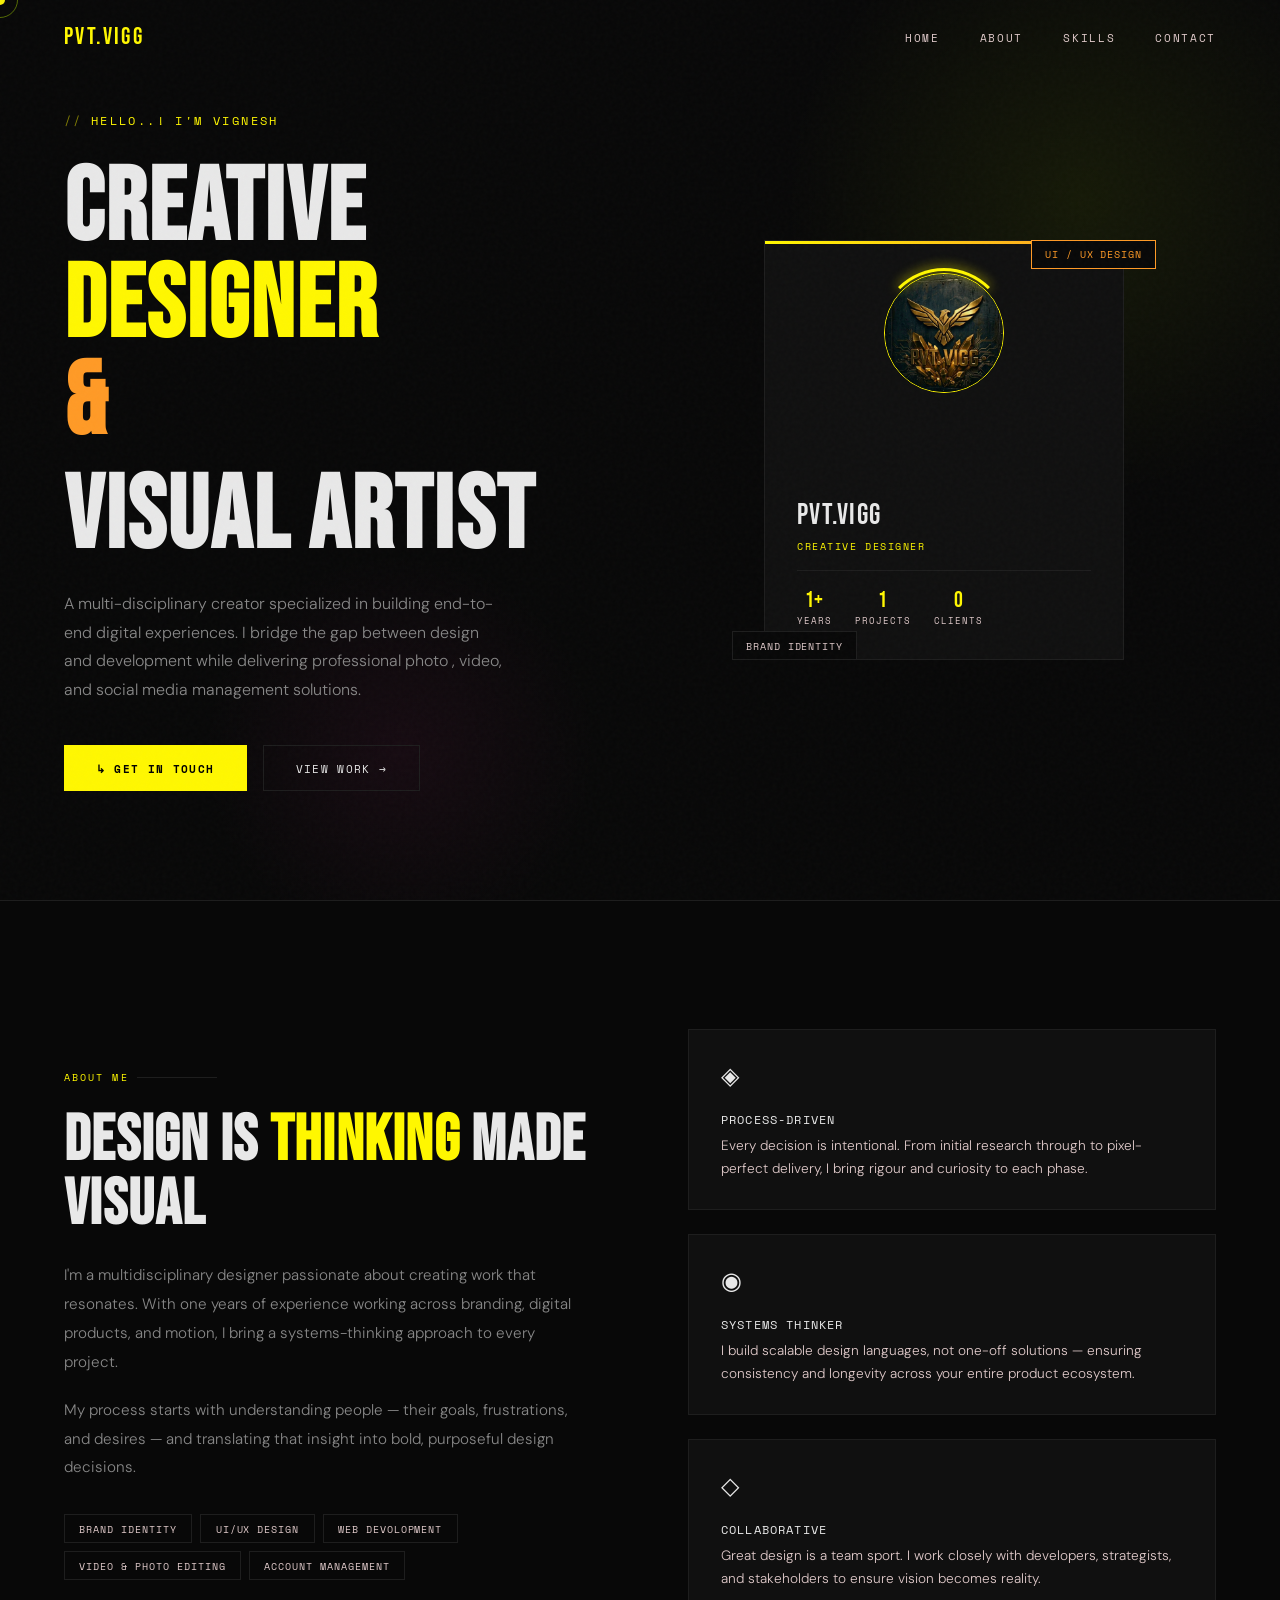
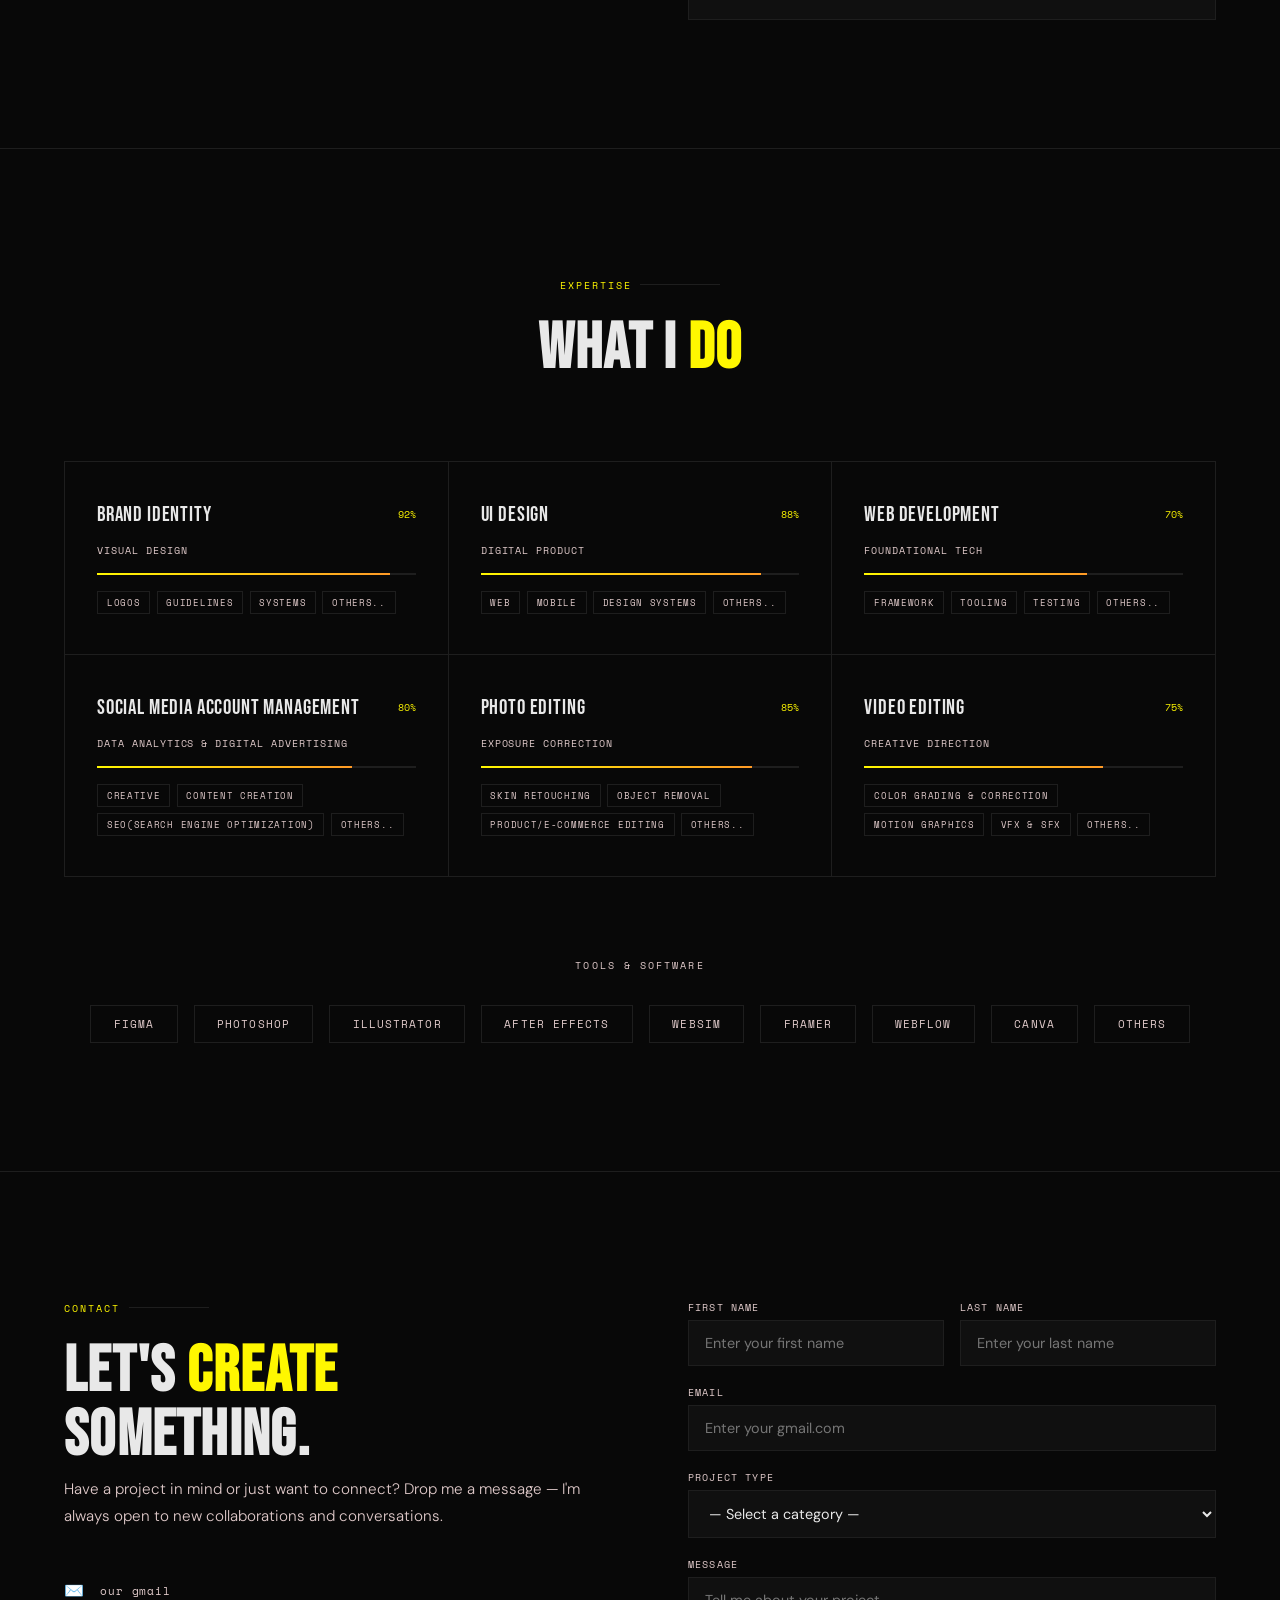
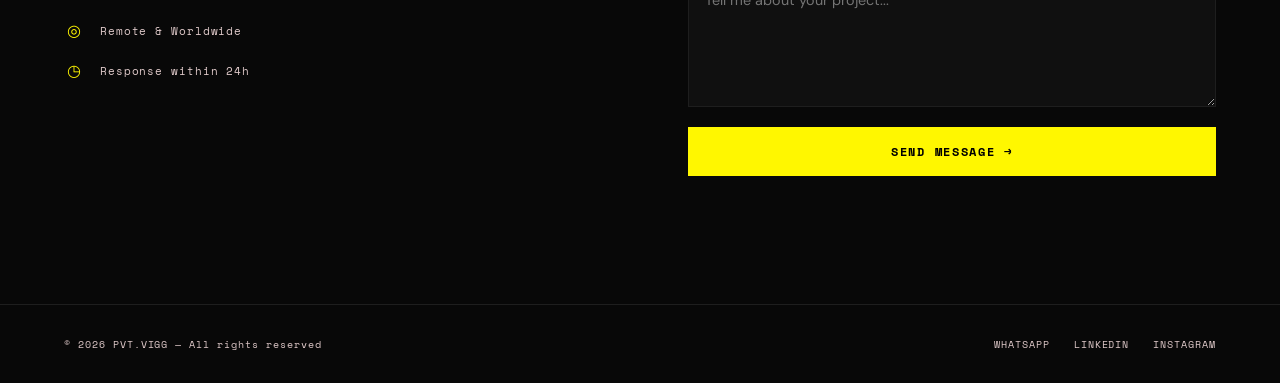
==== portfolio.html @ 56cab71e "PVT.VIGG protofolio" ====
<!DOCTYPE html>
<html lang="en">
<head>
  
  <meta charset="UTF-8" />
  <meta name="viewport" content="width=device-width, initial-scale=1.0"/>
  <title>Portfolio—>pvt_.vigg</title>
  <link href="https://fonts.googleapis.com/css2?family=Bebas+Neue&family=DM+Sans:ital,wght@0,300;0,400;0,500;1,300&family=Space+Mono:wght@400;700&display=swap" rel="stylesheet"/>
  <link rel="stylesheet" href="style.css">
  
</head>
<body>

<div id="cursor"></div>
<div id="cursor-ring"></div>

<!-- NAV -->
<nav id="navbar">
  <div class="nav-logo">PVT.VIGG</div>
  <ul class="nav-links">
    <li><a href="#hero">Home</a></li>
    <li><a href="#about">About</a></li>
    <li><a href="#skills">Skills</a></li>
    <li><a href="#contact">Contact</a></li>
  </ul>
</nav>

<!-- HERO -->
<section id="hero">
  <div class="hero-bg-glow"></div>
  <div class="hero-bg-glow2"></div>

  <div class="hero-left">
    <!-- <div class="hero-tag">Available for work — 2026</div> -->
    <div class="hero-tag">HELLO..! I'm Vignesh </div>

    <h1>
      Creative<br>
      <span>Designer</span>
      <em>&amp;</em>
    </h1>
    <h1 style="margin-top:-.5rem; opacity:0; animation: fadeUp .6s .45s forwards;">Visual Artist</h1>
    <p class="hero-desc">
    A multi-disciplinary creator specialized in building end-to-end digital experiences. I bridge the gap between design and development while delivering professional photo , video, and social media management solutions.
     </p>
    <div class="hero-cta">
      <a href="#contact" class="btn btn-primary"><span>↳</span><span>Get in touch</span></a>
      <a href="#skills" class="btn btn-outline"><span>View work</span><span>→</span></a>
    </div>
  </div>

  <div class="hero-right">
    <div class="hero-visual">
      <div class="hero-card">
        <div class="avatar-ring">
          <div class="stroke-animation"></div>
        <img src="IMG_20260330_103202_432 (1).webp" alt="" class="avatar-img">
      </div>
        <div class="card-name">PVT.VIGG</div>
        <div class="card-role">Creative Designer</div>

        <div class="card-stats">
          <div class="stat"><div class="stat-num">1+</div><div class="stat-lbl">Years</div></div>
          <div class="stat"><div class="stat-num">1</div><div class="stat-lbl">Projects</div></div>
          <div class="stat"><div class="stat-num">0</div><div class="stat-lbl">Clients</div></div>
        </div>
      </div>
      <div class="floating-badge badge-top">UI / UX Design</div>
      <br>
      <div class="floating-badge badge-bot">Brand Identity</div>
    </div>
  </div>
</section>

<!-- ABOUT -->
<section id="about">
  <div class="reveal">
    <div class="section-label">About me</div>
    <h2>Design is <span class="hl">thinking</span> made visual</h2>
    <p class="about-text">
      I'm a multidisciplinary designer passionate about creating work that resonates. With one years of experience working across branding, digital products, and motion, I bring a systems-thinking approach to every project.
    </p>
    <p class="about-text">
      My process starts with understanding people — their goals, frustrations, and desires — and translating that insight into bold, purposeful design decisions.
    </p>
    <div class="about-pills">
      <span class="pill">Brand Identity</span>
      <span class="pill">UI/UX Design</span>
      <span class="pill">Web Devolopment</span>
      <span class="pill">Video & Photo Editing</span>
      <span class="pill">Account Management</span>
    </div>
  </div>
  <div class="about-right reveal">
    <div class="about-card">
      <div class="card-icon">◈</div>
      <div>
        <div class="card-title">Process-Driven</div>
        <div class="card-body">Every decision is intentional. From initial research through to pixel-perfect delivery, I bring rigour and curiosity to each phase.</div>
      </div>
    </div>
    <div class="about-card">
      <div class="card-icon">◉</div>
      <div>
        <div class="card-title">Systems Thinker</div>
        <div class="card-body">I build scalable design languages, not one-off solutions — ensuring consistency and longevity across your entire product ecosystem.</div>
      </div>
    </div>
    <div class="about-card">
      <div class="card-icon">◇</div>
      <div>
        <div class="card-title">Collaborative</div>
        <div class="card-body">Great design is a team sport. I work closely with developers, strategists, and stakeholders to ensure vision becomes reality.</div>
      </div>
    </div>
  </div>
</section>

<!-- SKILLS -->
<section id="skills">
  <div class="skills-header reveal">
    <div class="section-label" style="justify-content:center">Expertise</div>
    <h2>What I <span class="hl">do</span></h2>
  </div>

  <div class="skills-grid reveal">
    <div class="skill-item" data-skill="92">
      <div class="skill-top"><span class="skill-name">Brand Identity</span><span class="skill-pct">92%</span></div>
      <span class="skill-cat">Visual Design</span>
      <div class="skill-bar"><div class="skill-bar-fill" style="--w:92%"></div></div>
      <div class="skill-tags">
        <span class="skill-tag">Logos</span>
        <span class="skill-tag">Guidelines</span>
        <span class="skill-tag">Systems</span>
         <span class="skill-tag">Others..</span>
      </div>
    </div>
    <div class="skill-item" data-skill="88">
      <div class="skill-top"><span class="skill-name">UI Design</span><span class="skill-pct">88%</span></div>
      <span class="skill-cat">Digital Product</span>
      <div class="skill-bar"><div class="skill-bar-fill" style="--w:88%"></div></div>
      <div class="skill-tags">
        <span class="skill-tag">Web</span>
        <span class="skill-tag">Mobile</span>
        <span class="skill-tag">Design Systems</span>
         <span class="skill-tag">Others..</span>
      </div>
    </div>
        <div class="skill-item" data-skill="70">
      <div class="skill-top"><span class="skill-name">Web Development</span><span class="skill-pct">70%</span></div>
      <span class="skill-cat">Foundational Tech</span>
      <div class="skill-bar"><div class="skill-bar-fill" style="--w:70%"></div></div>
      <div class="skill-tags">
        <span class="skill-tag">Framework</span>
        <span class="skill-tag">Tooling</span>
        <span class="skill-tag">Testing</span>
         <span class="skill-tag">Others..</span>
      </div>
    </div>
    <div class="skill-item" data-skill="80">
      <div class="skill-top"><span class="skill-name">Social Media Account Management</span><span class="skill-pct">80%</span></div>
      <span class="skill-cat">Data Analytics & Digital Advertising</span>
      <div class="skill-bar"><div class="skill-bar-fill" style="--w:80%"></div></div>
      <div class="skill-tags">
        <span class="skill-tag">Creative</span>
        <span class="skill-tag">Content Creation</span>
        <span class="skill-tag">SEO(Search Engine Optimization)</span>
         <span class="skill-tag">Others..</span>
      </div>
    </div>
    <div class="skill-item" data-skill="85">
      <div class="skill-top"><span class="skill-name">Photo Editing</span><span class="skill-pct">85%</span></div>
      <span class="skill-cat">Exposure Correction</span>
      <div class="skill-bar"><div class="skill-bar-fill" style="--w:85%"></div></div>
      <div class="skill-tags">
        <span class="skill-tag">Skin Retouching</span>
        <span class="skill-tag">Object Removal</span>
        <span class="skill-tag">Product/E-Commerce Editing</span>
         <span class="skill-tag">Others..</span>
      </div>
    </div>
    <div class="skill-item" data-skill="75">
      <div class="skill-top"><span class="skill-name">Video Editing</span><span class="skill-pct">75%</span></div>
      <span class="skill-cat">Creative Direction</span>
      <div class="skill-bar"><div class="skill-bar-fill" style="--w:75%"></div></div>
      <div class="skill-tags">
        <span class="skill-tag">Color Grading & Correction</span>
        <span class="skill-tag">Motion Graphics</span>
        <span class="skill-tag">VFX & SFX</span>
        <span class="skill-tag">Others..</span>
      </div>
    </div>

  </div>

  <div class="tools-section reveal">
    <div class="tools-title">Tools & Software</div>
    <div class="tools-row">
      <div class="tool-chip"><span>Figma</span></div>
      <div class="tool-chip"><span>Photoshop</span></div>
      <div class="tool-chip"><span>Illustrator</span></div>
      <div class="tool-chip"><span>After Effects</span></div>
      <div class="tool-chip"><span>Websim</span></div>
      <div class="tool-chip"><span>Framer</span></div>
      <div class="tool-chip"><span>Webflow</span></div>
      <div class="tool-chip"><span>Canva</span></div>
      <div class="tool-chip"><span>Others</span></div>
    </div>
  </div>
</section>

<!-- CONTACT -->
<section id="contact">
  <div class="contact-left reveal">
    <div class="section-label">Contact</div>
    <h2>Let's <span class="hl">create</span><br>something.</h2>
    <p class="contact-sub">
      Have a project in mind or just want to connect? Drop me a message — I'm always open to new collaborations and conversations.
    </p>
    <div class="contact-info">
      <div class="contact-line"><span class="icon">✉️</span><a href="mailto:vigneshsalian2k7@gmail.com">our gmail</a></div>
      <div class="contact-line"><span class="icon">◎</span><span>Remote & Worldwide</span></div>
      <div class="contact-line"><span class="icon">◷</span><span>Response within 24h</span></div>
    </div>
  </div>

  <div class="reveal">
    <div class="contact-form" id="contactForm">
      <div class="form-row">
        <div class="field">
          <label>First Name</label>
          <input type="text" id="firstName" placeholder="Enter your first name" />
        </div>
        <div class="field">
          <label>Last Name</label>
          <input type="text" id="lastName" placeholder="Enter your last name" />
        </div>
      </div>
      <div class="field">
        <label>Email</label>
        <input type="email" id="email" placeholder="Enter your gmail.com" />
      </div>
      <div class="field">
        <label>Project Type</label>
        <select id="projectType">
          <option value="">— Select a category —</option>
          <option>Brand Identity</option>
          <option>UI / UX Design</option>
          <option>Video&Photo Editing</option>
          <option>Account Management</option>
          <option>Web Development</option>
          <option>Other</option>
        </select>
      </div>
      <div class="field">
        <label>Message</label>
        <textarea id="message" placeholder="Tell me about your project..."></textarea>
      </div>
      <button class="submit-btn" onclick="handleSubmit()">
        <span>Send Message →</span>
      </button>
    </div>
    <div class="form-success" id="formSuccess">
      ✓ &nbsp; MESSAGE SENT — I'LL BE IN TOUCH SOON.
    </div>
  </div>
</section>

<!-- FOOTER -->
<footer>
  <div class="footer-copy">© 2026 PVT.VIGG — All rights reserved</div>
  <div class="footer-social">
    <!-- <a href="#">Dribbble</a>
    <a href="#">Behance</a> -->
    <a href="https://wa.me/qr/72WZULPLAX2UH1">Whatsapp</a>
    <a href="https://linkedin.com/in/vignesh-salian-517878402">LinkedIn</a>
    <a href="https://www.instagram.com/pvt_.vigg?igsh=MXJiaGVjaXZ0MzQwbQ==">Instagram</a>
  </div>
</footer>
<script src="script.js"></script>
</body>
</html>
---- style.css ----
*, *::before, *::after
 { margin: 0; padding: 0; box-sizing: border-box; }

    :root {
      --bg: #080808;
      --surface: #101010;
      --border: #1e1e1e;
      --accent: #fff700;
      /* --accent: #c8ff00; */
      /* --accent2: #ff3cac; */
      --accent2: #ff9a26;

      --text: #e8e8e8;
      /* --muted: #555; */
      --muted: #e0caca;
      --font-display: 'Bebas Neue', sans-serif;
      --font-body: 'DM Sans', sans-serif;
      --font-mono: 'Space Mono', monospace;
    }

    html { scroll-behavior: smooth; }

    body {
      background: var(--bg);
      color: var(--text);
      font-family: var(--font-body);
      font-weight: 300;
      overflow-x: hidden;
      cursor: none;
    }

    /* ── Custom Cursor ── */
    #cursor {
      position: fixed; width: 10px; height: 10px;
      background: var(--accent); border-radius: 50%;
      pointer-events: none; z-index: 9999;
      transform: translate(-50%, -50%);
      transition: width .2s, height .2s, background .2s;
      mix-blend-mode: difference;
    }
    #cursor-ring {
      position: fixed; width: 36px; height: 36px;
      border: 1px solid rgba(200,255,0,.4); border-radius: 50%;
      pointer-events: none; z-index: 9998;
      transform: translate(-50%, -50%);
      transition: transform .12s ease-out, width .25s, height .25s, border-color .25s;
    }
    body:has(a:hover) #cursor, body:has(button:hover) #cursor { width: 20px; height: 20px; }
    body:has(a:hover) #cursor-ring, body:has(button:hover) #cursor-ring { width: 60px; height: 60px; border-color: var(--accent); }

    /* ── Noise overlay ── */
    body::before {
      content: ''; position: fixed; inset: 0;
      background-image: url("data:image/svg+xml,%3Csvg viewBox='0 0 256 256' xmlns='http://www.w3.org/2000/svg'%3E%3Cfilter id='noise'%3E%3CfeTurbulence type='fractalNoise' baseFrequency='0.9' numOctaves='4' stitchTiles='stitch'/%3E%3C/filter%3E%3Crect width='100%25' height='100%25' filter='url(%23noise)' opacity='1'/%3E%3C/svg%3E");
      opacity: .025; pointer-events: none; z-index: 9000;
    }

    /* ── NAV ── */
    nav {
      position: fixed; top: 0; left: 0; right: 0; z-index: 100;
      display: flex; justify-content: space-between; align-items: center;
      padding: 1.4rem 4rem;
      border-bottom: 1px solid transparent;
      transition: border-color .4s, background .4s, backdrop-filter .4s;
    }
    nav.scrolled {
      border-color: var(--border);
      background: rgba(8,8,8,.85);
      backdrop-filter: blur(20px);
    }
    .nav-logo {
      font-family: var(--font-display);
      font-size: 1.5rem;
      letter-spacing: .1em;
      color: var(--accent);
    }
    .nav-links { display: flex;
       /* flex-wrap: wrap; NEWLY ADDED  */
        gap: 2.5rem; list-style: none; }
    .nav-links a {
      font-family: var(--font-mono); font-size: .7rem;
      letter-spacing: .15em; text-transform: uppercase;
      color: var(--muted); text-decoration: none;
      transition: color .25s;
      position: relative;
    }
    .nav-links a::after {
      content: ''; position: absolute; bottom: -4px; left: 0;
      width: 0; height: 1px; background: var(--accent);
      transition: width .3s;
    }
    .nav-links a:hover { color: var(--text); }
    .nav-links a:hover::after { width: 100%; }

    /* ── HERO ── */
    #hero {
      min-height: 100vh;
      display: grid;
      grid-template-columns: 1fr 1fr;
      align-items: center;
      padding: 0 4rem;
      gap: 4rem;
      position: relative;
      overflow: hidden;
    }
    .hero-bg-glow {
      position: absolute;
      width: 600px; height: 600px;
      border-radius: 50%;
      background: radial-gradient(circle, rgba(200,255,0,.07) 0%, transparent 70%);
      top: -100px; right: -100px;
      animation: pulse 6s ease-in-out infinite;
    }
    .hero-bg-glow2 {
      position: absolute;
      width: 400px; height: 400px;
      border-radius: 50%;
      background: radial-gradient(circle, rgba(255,60,172,.06) 0%, transparent 70%);
      bottom: -50px; left: 200px;
      animation: pulse 8s ease-in-out infinite reverse;
    }
    @keyframes pulse { 0%,100%{transform:scale(1);opacity:1} 50%{transform:scale(1.15);opacity:.7} }

    .hero-left { position: relative; z-index: 1; }
    .hero-tag {
      display: inline-flex; align-items: center; gap: .5rem;
      font-family: var(--font-mono); font-size: .75rem;
      letter-spacing: .2em; text-transform: uppercase;
      color: var(--accent); margin-bottom: 2rem;
      opacity: 0; animation: fadeUp .6s .2s forwards;
    }
    .hero-tag::before { content: '//'; opacity: .5; }
    h1 {
      font-family: var(--font-display);
      font-size: clamp(4rem, 8vw, 8rem);
      line-height: .95;
      letter-spacing: .02em;
      margin-bottom: 1.5rem;
      opacity: 0; animation: fadeUp .6s .4s forwards;
    }
    h1 span { color: var(--accent); display: block; }
    h1 em { font-style: normal; color: var(--accent2); }
    .hero-desc {
      font-size: 1rem; line-height: 1.8;
      color: #888; max-width: 440px;
      margin-bottom: 2.5rem;
      opacity: 0; animation: fadeUp .6s .6s forwards;
    }
    .hero-cta {
      display: flex; gap: 1rem; flex-wrap: wrap;
      opacity: 0; animation: fadeUp .6s .8s forwards;
    }
    .btn {
      display: inline-flex; align-items: center; gap: .5rem;
      padding: .85rem 2rem; font-family: var(--font-mono);
      font-size: .7rem; letter-spacing: .12em;
      text-transform: uppercase; text-decoration: none;
      border: none; cursor: none; transition: all .25s;
    }
    .btn-primary {
      background: var(--accent); color: #000; font-weight: 700;
    }
    .btn-primary:hover { background: #fff; }
    .btn-outline {
      background: transparent; color: var(--text);
      border: 1px solid var(--border);
    }
    .btn-outline:hover { border-color: var(--accent); color: var(--accent); }

    .hero-right {
      position: relative; z-index: 1;
      display: flex; justify-content: center; align-items: center;
      opacity: 0; animation: fadeIn .9s .5s forwards;
    }
    .hero-visual {
      position: relative; width: 360px; height: 420px;
    }
    .hero-card {
      position: absolute; inset: 0;
      border: 1px solid var(--border);
      background: var(--surface);
      display: flex; flex-direction: column;
      justify-content: flex-end; padding: 2rem;
      overflow: hidden;
    }
    .hero-card::before {
      content: '';
      position: absolute; top: 0; left: 0; right: 0; height: 3px;
      background: linear-gradient(90deg, var(--accent), var(--accent2));
    }
    /* .avatar-ring {
      position: absolute; top: 2rem; left: 50%;
      transform: translateX(-50%);
      width: 120px; height: 120px;
      border: 1px solid var(--accent);
      border-radius: 50%;
      display: flex; align-items: center; justify-content: center;
      font-family: var(--font-display); font-size: 3rem;
      color: var(--accent);
      background: var(--bg);
    } */
     .avatar-ring {
      position: absolute;
      /* position: relative; */
       top: 2rem; 
       left: 50%;
      transform: translateX(-50%);
      width: 120px; height: 120px;
      border: 1px solid var(--accent);
      border-radius: 50%;
      display: flex; align-items: center; justify-content: center;
      /* font-family: var(--font-display); font-size: 3rem; */
      /* color: var(--accent); */
      overflow: visible;
      /* background: #000;
      z-index: 5; */
    }
    .avatar-img{
        width: 100%;
        height: 100%;
        object-fit: cover;
        /* object-position: center; */
        border-radius: 50%;
        position: relative;
        z-index: 1;
    }
    .stroke-animation{
      position: absolute;
      top: -6px;
      left: -6px;
      right: -6px;
      bottom: -6px;
      border: 3px solid transparent;
      border-top: 3px solid var(--accent);
      border-radius: 50%;
      z-index: 10;
      pointer-events: none;
      animation: spin-clockwise 1.5s linear infinite;
      filter: drop-shadow(0 0 6px var(--accent));
    }
    /* .avatar-ring::after {
      content: ''; 
      position: absolute;
       inset: -5px;
       padding: 2px;
      /* border: 1px dashed rgba(200,255,0,.25);  */
      /* border: 3px solid transparent; */
      /* border-top: 3px solid var(--accent); */
      /* border-radius: 50%; */

      /* animation: spin-stroke 1.5s cubic-bezier(0.4,0,0.2,1)infinite; */
      /* filter: drop-shadow(0 0 8px var(--accent)); */
      /* z-index: -1; */
    /* } */ 
      /* background: conic-gradient(
        transparent,
        transparent 25%,
        var(--accent)
);
-webkit-mask:
 linear-gradient(#fff 0 0)content-box,
 linear-gradient(#fff 0 0);
 -webkit-mask-composite: xor;
 mask-composite: exclude;
 animation: spin 2s linear infinite;      
    } */
    @keyframes spin-clockwise { 
      0%
      {
        transform: rotate(0deg);
      }
      100%
      {
         transform: rotate(360deg);
      } 
    }
    .card-name {
      font-family: var(--font-display); font-size: 1.8rem;
      letter-spacing: .05em;
    }
    .card-role {
      font-family: var(--font-mono); font-size: .65rem;
      color: var(--accent); letter-spacing: .15em;
      text-transform: uppercase; margin-top: .3rem;
    }
    .card-stats {
      display: flex; gap: 1.5rem; margin-top: 1rem;
      padding-top: 1rem; border-top: 1px solid var(--border);
    }
    .stat { text-align: center; }
    .stat-num { font-family: var(--font-display); font-size: 1.4rem; color: var(--accent); }
    .stat-lbl { font-family: var(--font-mono); font-size: .55rem; color: var(--muted); letter-spacing: .1em; text-transform: uppercase; }

    .floating-badge {
      position: absolute;
      font-family: var(--font-mono); font-size: .6rem;
      letter-spacing: .1em; text-transform: uppercase;
      padding: .4rem .8rem;
      background: var(--bg); border: 1px solid var(--border);
      color: var(--muted);
    }
    .badge-top { top: 0rem; right: -2rem; border-color: var(--accent2); color: var(--accent2); animation: floatY 4s ease-in-out infinite; }
    .badge-bot { bottom: 0rem; left: -2rem; animation: floatY 5s ease-in-out infinite reverse; }
    @keyframes floatY { 0%,100%{transform:translateY(0)} 50%{transform:translateY(-10px)} }

    /* ── ABOUT ── */
    #about {
      padding: 8rem 4rem;
      display: grid; grid-template-columns: 1fr 1fr; gap: 6rem;
      align-items: center;
      border-top: 1px solid var(--border);
    }
    .section-label {
      font-family: var(--font-mono); font-size: .65rem;
      letter-spacing: .2em; text-transform: uppercase;
      color: var(--accent); display: flex; align-items: center; gap: .5rem;
      margin-bottom: 1.5rem;
    }
    .section-label::after { content: ''; flex: 1; height: 1px; background: var(--border); max-width: 80px; }
    h2 {
      font-family: var(--font-display);
      font-size: clamp(2.5rem, 5vw, 5rem);
      line-height: 1;
      letter-spacing: .02em;
      margin-bottom: 1.5rem;
    }
    h2 .hl { color: var(--accent); }
    .about-text { font-size: .95rem; line-height: 1.9; color: #888; margin-bottom: 1.2rem; }
    .about-pills { display: flex; flex-wrap: wrap; gap: .5rem; margin-top: 2rem; }
    .pill {
      font-family: var(--font-mono); font-size: .6rem;
      letter-spacing: .1em; text-transform: uppercase;
      padding: .4rem .9rem; border: 1px solid var(--border);
      color: var(--muted); transition: all .25s;
    }
    .pill:hover { border-color: var(--accent); color: var(--accent); }
    .about-right { display: flex; flex-direction: column; gap: 1.5rem; }
    .about-card {
      padding: 1.8rem 2rem;
      border: 1px solid var(--border);
      background: var(--surface);
      display: flex;
      flex-wrap: wrap; /* NEWLY ADDED  */
      align-items: flex-start; gap: 1.2rem;
      transition: border-color .3s;
      position: relative; overflow: hidden;
    }
    .about-card::after {
      content: ''; position: absolute;
      top: 0; left: 0; bottom: 0; width: 0;
      background: var(--accent); opacity: .06;
      transition: width .3s;
    }
    .about-card:hover { border-color: var(--accent); }
    .about-card:hover::after { width: 4px; }
    .card-icon { font-size: 1.5rem; flex-shrink: 0; margin-top: .1rem; }
    .card-title { font-family: var(--font-mono); font-size: .72rem; letter-spacing: .1em; text-transform: uppercase; margin-bottom: .4rem; color: var(--text); }
    .card-body { font-size: .85rem; color: var(--muted); line-height: 1.7; }

    /* ── SKILLS ── */
    #skills {
      padding: 8rem 4rem;
      border-top: 1px solid var(--border);
    }
    .skills-header { text-align: center; margin-bottom: 5rem; }
    .skills-grid {
      display: grid;
      grid-template-columns: repeat(3, 1fr);
      gap: 1px;
      border: 1px solid var(--border);
      background: var(--border);
    }
    .skill-item {
      background: var(--bg);
      padding: 2.5rem 2rem;
      display: flex; 
       flex-wrap: wrap; /* NEWLY ADDED  */
      flex-direction: column; gap: 1rem;
      transition: background .3s;
      position: relative; overflow: hidden;
    }
    .skill-item:hover { background: var(--surface); }
    .skill-item:hover .skill-bar-fill { width: var(--w) !important; }
    .skill-top { display: flex; justify-content: space-between; align-items: center; }
    .skill-name { font-family: var(--font-display); font-size: 1.3rem; letter-spacing: .04em; }
    .skill-pct { font-family: var(--font-mono); font-size: .65rem; color: var(--accent); }
    .skill-cat { font-family: var(--font-mono); font-size: .6rem; color: var(--muted); letter-spacing: .1em; text-transform: uppercase; }
    .skill-bar { height: 2px; background: var(--border); position: relative; }
    .skill-bar-fill {
      position: absolute; top: 0; left: 0; height: 100%;
      background: linear-gradient(90deg, var(--accent), var(--accent2));
      width: 0; transition: width 1.2s cubic-bezier(.4,0,.2,1);
    }
    .skill-tags { display: flex; flex-wrap: wrap; gap: .4rem; }
    .skill-tag {
      font-family: var(--font-mono); font-size: .55rem;
      letter-spacing: .08em; text-transform: uppercase;
      padding: .25rem .55rem; border: 1px solid var(--border);
      color: var(--muted);
    }

    .tools-section { margin-top: 5rem; }
    .tools-title {
      font-family: var(--font-mono); font-size: .65rem;
      letter-spacing: .2em; text-transform: uppercase;
      color: var(--muted); text-align: center; margin-bottom: 2rem;
    }
    .tools-row {
      display: flex; justify-content: center; flex-wrap: wrap; gap: 1rem;
    }
    .tool-chip {
      font-family: var(--font-mono); font-size: .68rem;
      letter-spacing: .1em; text-transform: uppercase;
      padding: .6rem 1.4rem;
      border: 1px solid var(--border);
      color: var(--muted); background: var(--bg);
      transition: all .25s; position: relative; overflow: hidden;
    }
    .tool-chip::before {
      content: ''; position: absolute; inset: 0;
      background: var(--accent); opacity: 0; transition: opacity .25s;
    }
    .tool-chip:hover { color: #000; border-color: var(--accent); }
    .tool-chip:hover::before { opacity: 1; }
    .tool-chip span { position: relative; z-index: 1; }

    /* ── CONTACT ── */
    #contact {
      padding: 8rem 4rem;
      border-top: 1px solid var(--border);
      display: grid; grid-template-columns: 1fr 1fr; gap: 6rem;
      align-items: start;
    }
    .contact-left h2 { margin-bottom: .5rem; }
    .contact-sub { font-size: .95rem; color: var(--muted); line-height: 1.8; margin-bottom: 3rem; }
    .contact-info { display: flex; flex-direction: column; gap: 1rem; }
    .contact-line {
      display: flex; 
       flex-wrap: wrap; /* NEWLY ADDED  */
      align-items: center; gap: 1rem;
      font-family: var(--font-mono); font-size: .7rem;
      letter-spacing: .08em; color: var(--muted);
    }
    .contact-line .icon { color: var(--accent); font-size: 1rem; width: 20px; text-align: center; }
    .contact-line a { color: var(--muted); text-decoration: none; transition: color .25s; }
    .contact-line a:hover { color: var(--accent); }

    .contact-form { display: flex; flex-direction: column; gap: 1.2rem; }
    .form-row { display: grid; grid-template-columns: 1fr 1fr; gap: 1rem; }
    .field { display: flex; 
       flex-wrap: wrap; /* NEWLY ADDED  */
      flex-direction: column; gap: .4rem; }
    .field label { font-family: var(--font-mono); font-size: .6rem; letter-spacing: .12em; text-transform: uppercase; color: var(--muted); }
    .field input, .field textarea, .field select {
      background: var(--surface); border: 1px solid var(--border);
      color: var(--text); padding: .8rem 1rem;
      font-family: var(--font-body); font-size: .9rem;
      outline: none; transition: border-color .25s;
      resize: vertical; cursor: none;
    }
    .field input:focus, .field textarea:focus, .field select:focus { border-color: var(--accent); }
    .field textarea { min-height: 130px; }
    .field select option { background: var(--surface); }
    .submit-btn {
      display: flex; 
       flex-wrap: wrap; /* NEWLY ADDED  */
       align-items: center; justify-content: center; gap: .6rem;
      padding: 1rem 2rem; background: var(--accent); color: #000;
      font-family: var(--font-mono); font-size: .72rem; font-weight: 700;
      letter-spacing: .15em; text-transform: uppercase;
      border: none; cursor: none; transition: all .25s;
      position: relative; overflow: hidden;
    }
    .submit-btn::before {
      content: ''; position: absolute; inset: 0;
      background: #fff; transform: scaleX(0);
      transform-origin: left; transition: transform .3s;
    }
    .submit-btn:hover::before { transform: scaleX(1); }
    .submit-btn span { position: relative; z-index: 1; }
    .form-success {
      display: none; text-align: center; padding: 2rem;
      border: 1px solid var(--accent); color: var(--accent);
      font-family: var(--font-mono); font-size: .75rem; letter-spacing: .1em;
    }

    /* ── FOOTER ── */
    footer {
      border-top: 1px solid var(--border);
      padding: 2rem 4rem;
      display: flex;
       flex-wrap: wrap; /* NEWLY ADDED  */
      justify-content: space-between; align-items: center;
    }
    .footer-copy { font-family: var(--font-mono); font-size: .6rem; color: var(--muted); letter-spacing: .1em; }
    .footer-social { display: flex; 
       flex-wrap: wrap; /* NEWLY ADDED  */
      gap: 1.5rem; }
    .footer-social a {
      font-family: var(--font-mono); font-size: .6rem; letter-spacing: .1em;
      text-transform: uppercase; color: var(--muted); text-decoration: none;
      transition: color .25s;
    }
    .footer-social a:hover { color: var(--accent); }

    /* ── Scroll reveal ── */
    .reveal { opacity: 0; transform: translateY(30px); transition: opacity .7s, transform .7s; }
    .reveal.visible { opacity: 1; transform: translateY(0); }

    @keyframes fadeUp { from{opacity:0;transform:translateY(20px)} to{opacity:1;transform:translateY(0)} }
    @keyframes fadeIn { from{opacity:0} to{opacity:1} }

    /* ── Responsive ── */
    @media(max-width:900px){
      nav { padding: 1.2rem 2rem; }
      #hero, #about, #contact { grid-template-columns: 1fr; padding: 6rem 2rem; gap: 3rem; }
      #hero { padding-top: 8rem; }
      .hero-right { display: none; }
      #skills { padding: 6rem 2rem; }
      .skills-grid { grid-template-columns: 1fr 1fr; }
      footer { flex-direction: column; gap: 1rem; text-align: center; padding: 2rem; }
    }
    @media(max-width:600px){
      .skills-grid { grid-template-columns: 1fr; }
      .form-row { grid-template-columns: 1fr; }
      .nav-links { gap: 0.9rem; }
    }
    /* @media(max-width:390px)
    {
      .nav-links{
        flex-wrap: wrap;
        gap: 1.5rem;
      }
    } */
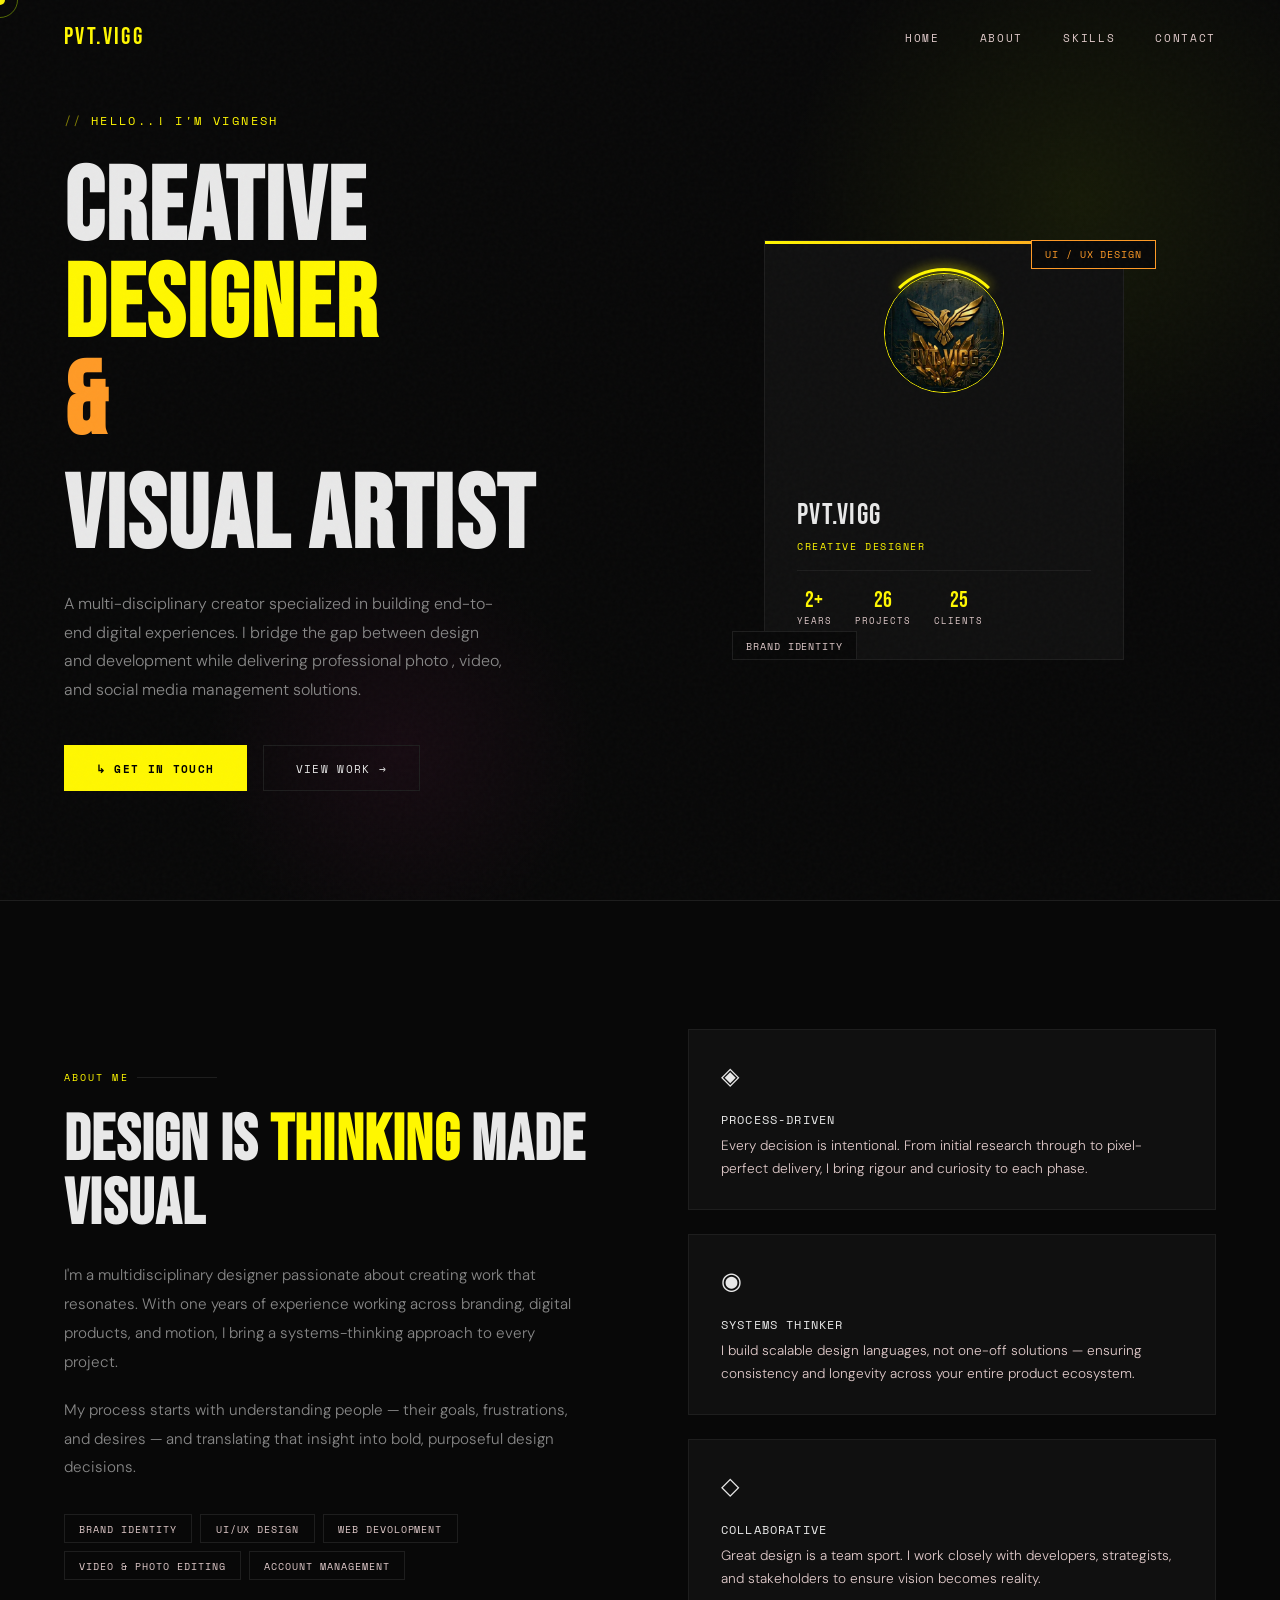
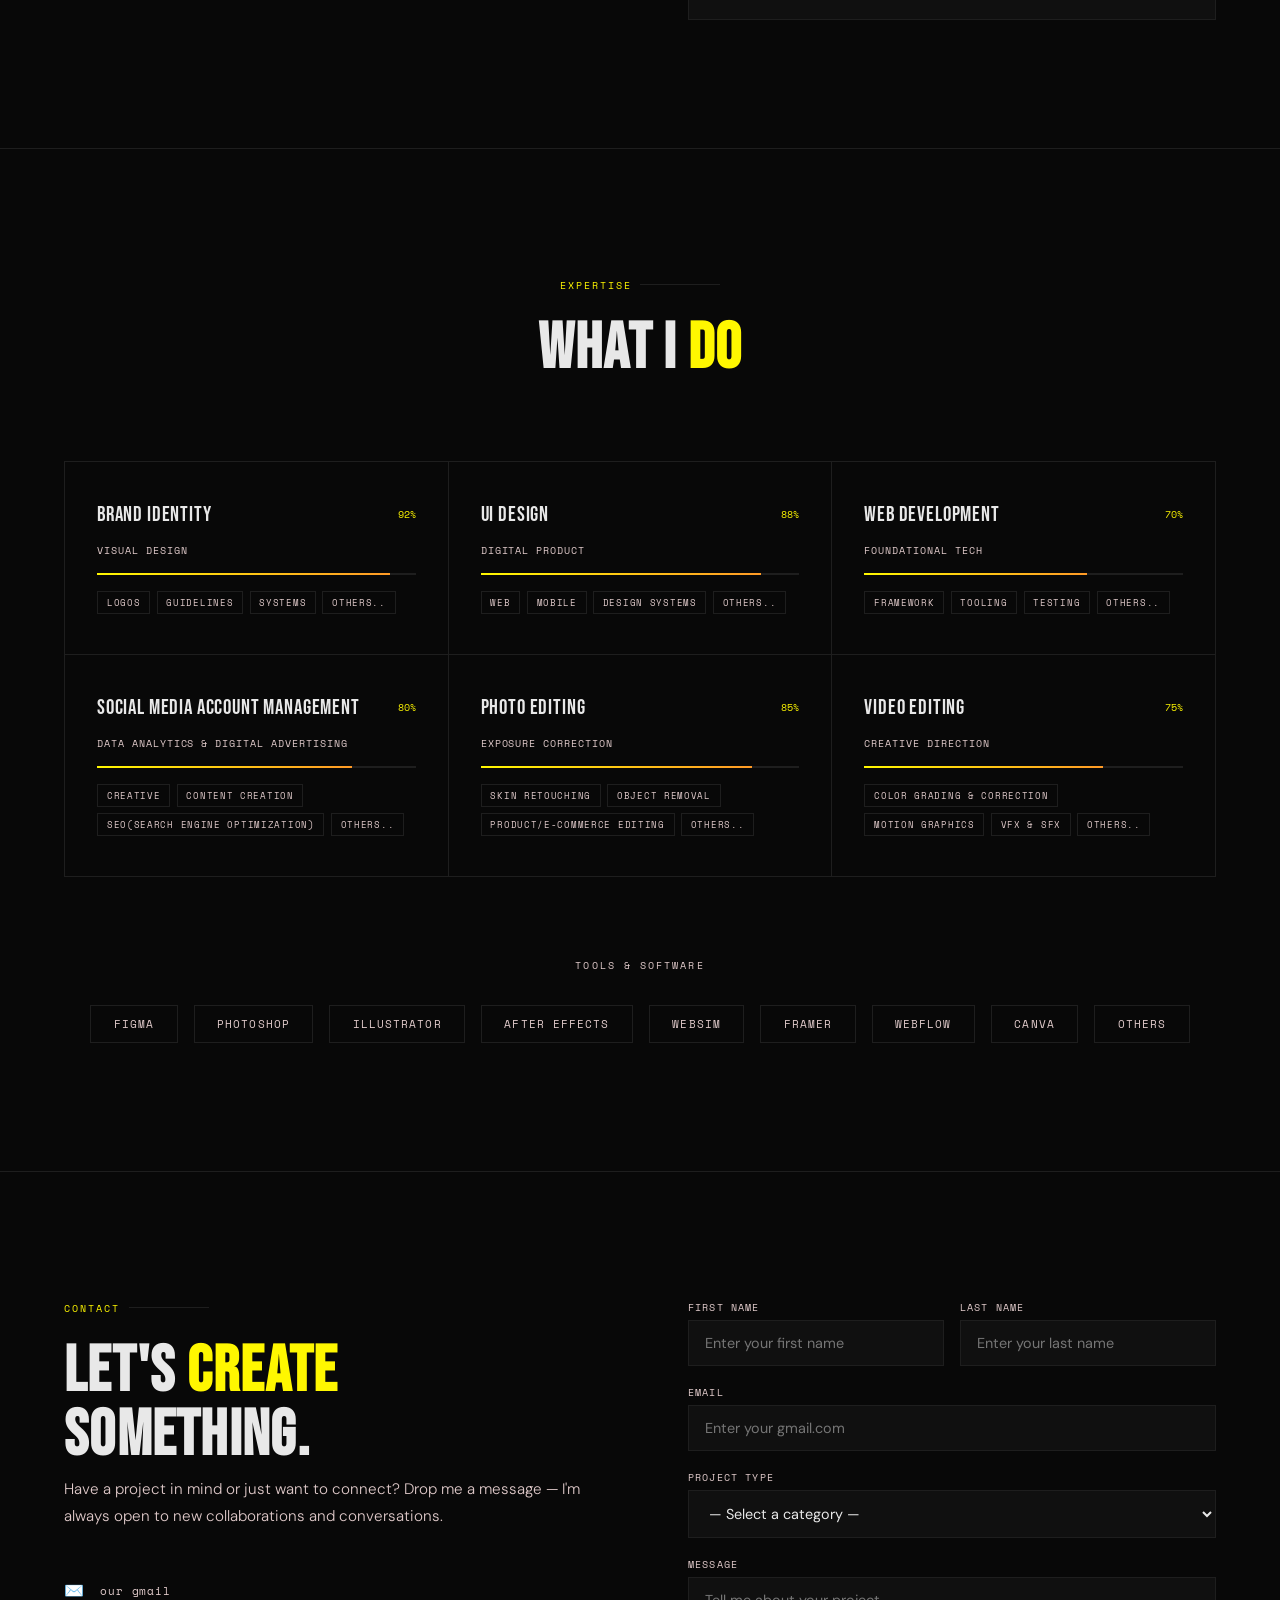
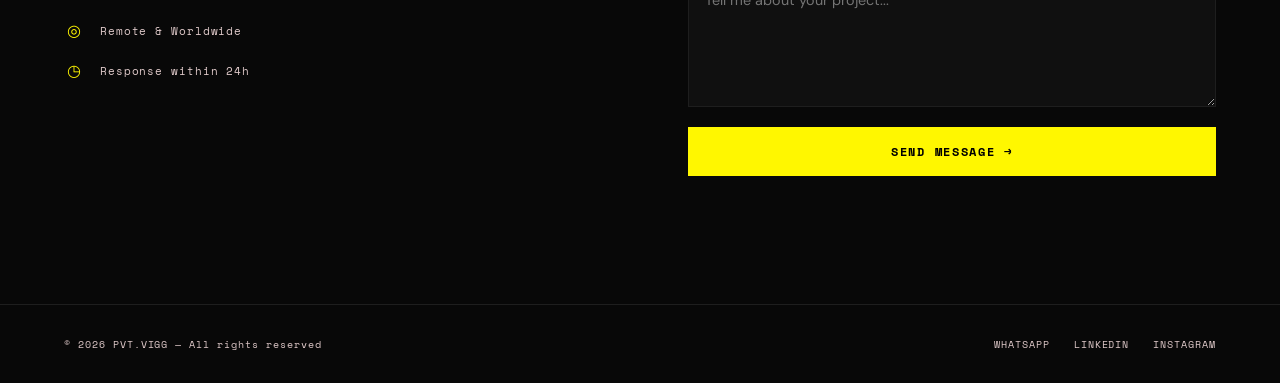
==== commit c2bcc729: "Update email,years,projects and clients details" ====
--- a/portfolio.html
+++ b/portfolio.html
@@ -60,9 +60,9 @@
         <div class="card-role">Creative Designer</div>
 
         <div class="card-stats">
-          <div class="stat"><div class="stat-num">1+</div><div class="stat-lbl">Years</div></div>
-          <div class="stat"><div class="stat-num">1</div><div class="stat-lbl">Projects</div></div>
-          <div class="stat"><div class="stat-num">0</div><div class="stat-lbl">Clients</div></div>
+          <div class="stat"><div class="stat-num">2+</div><div class="stat-lbl">Years</div></div>
+          <div class="stat"><div class="stat-num">26</div><div class="stat-lbl">Projects</div></div>
+          <div class="stat"><div class="stat-num">25</div><div class="stat-lbl">Clients</div></div>
         </div>
       </div>
       <div class="floating-badge badge-top">UI / UX Design</div>
@@ -218,14 +218,19 @@
       Have a project in mind or just want to connect? Drop me a message — I'm always open to new collaborations and conversations.
     </p>
     <div class="contact-info">
-      <div class="contact-line"><span class="icon">✉️</span><a href="mailto:vigneshsalian2k7@gmail.com">our gmail</a></div>
+      <div class="contact-line"><span class="icon">✉️</span><a href="mailto:mr.vigneshhh@gmail.com">our gmail</a></div>
       <div class="contact-line"><span class="icon">◎</span><span>Remote & Worldwide</span></div>
       <div class="contact-line"><span class="icon">◷</span><span>Response within 24h</span></div>
     </div>
   </div>
 
   <div class="reveal">
-    <div class="contact-form" id="contactForm">
+    <!-- <div class="contact-form" id="contactForm"> -->
+      <!-- <div class="contact-form" id="contact-form"> -->
+    <form class="contact-form" id="contact-form" 
+      action="https://formspree.io/f/xjgzplol"
+       method="POST">
+
       <div class="form-row">
         <div class="field">
           <label>First Name</label>
@@ -269,6 +274,7 @@
 <!-- FOOTER -->
 <footer>
   <div class="footer-copy">© 2026 PVT.VIGG — All rights reserved</div>
+  
   <div class="footer-social">
     <!-- <a href="#">Dribbble</a>
     <a href="#">Behance</a> -->
@@ -276,6 +282,7 @@
     <a href="https://linkedin.com/in/vignesh-salian-517878402">LinkedIn</a>
     <a href="https://www.instagram.com/pvt_.vigg?igsh=MXJiaGVjaXZ0MzQwbQ==">Instagram</a>
   </div>
+</div>
 </footer>
 <script src="script.js"></script>
 </body>
